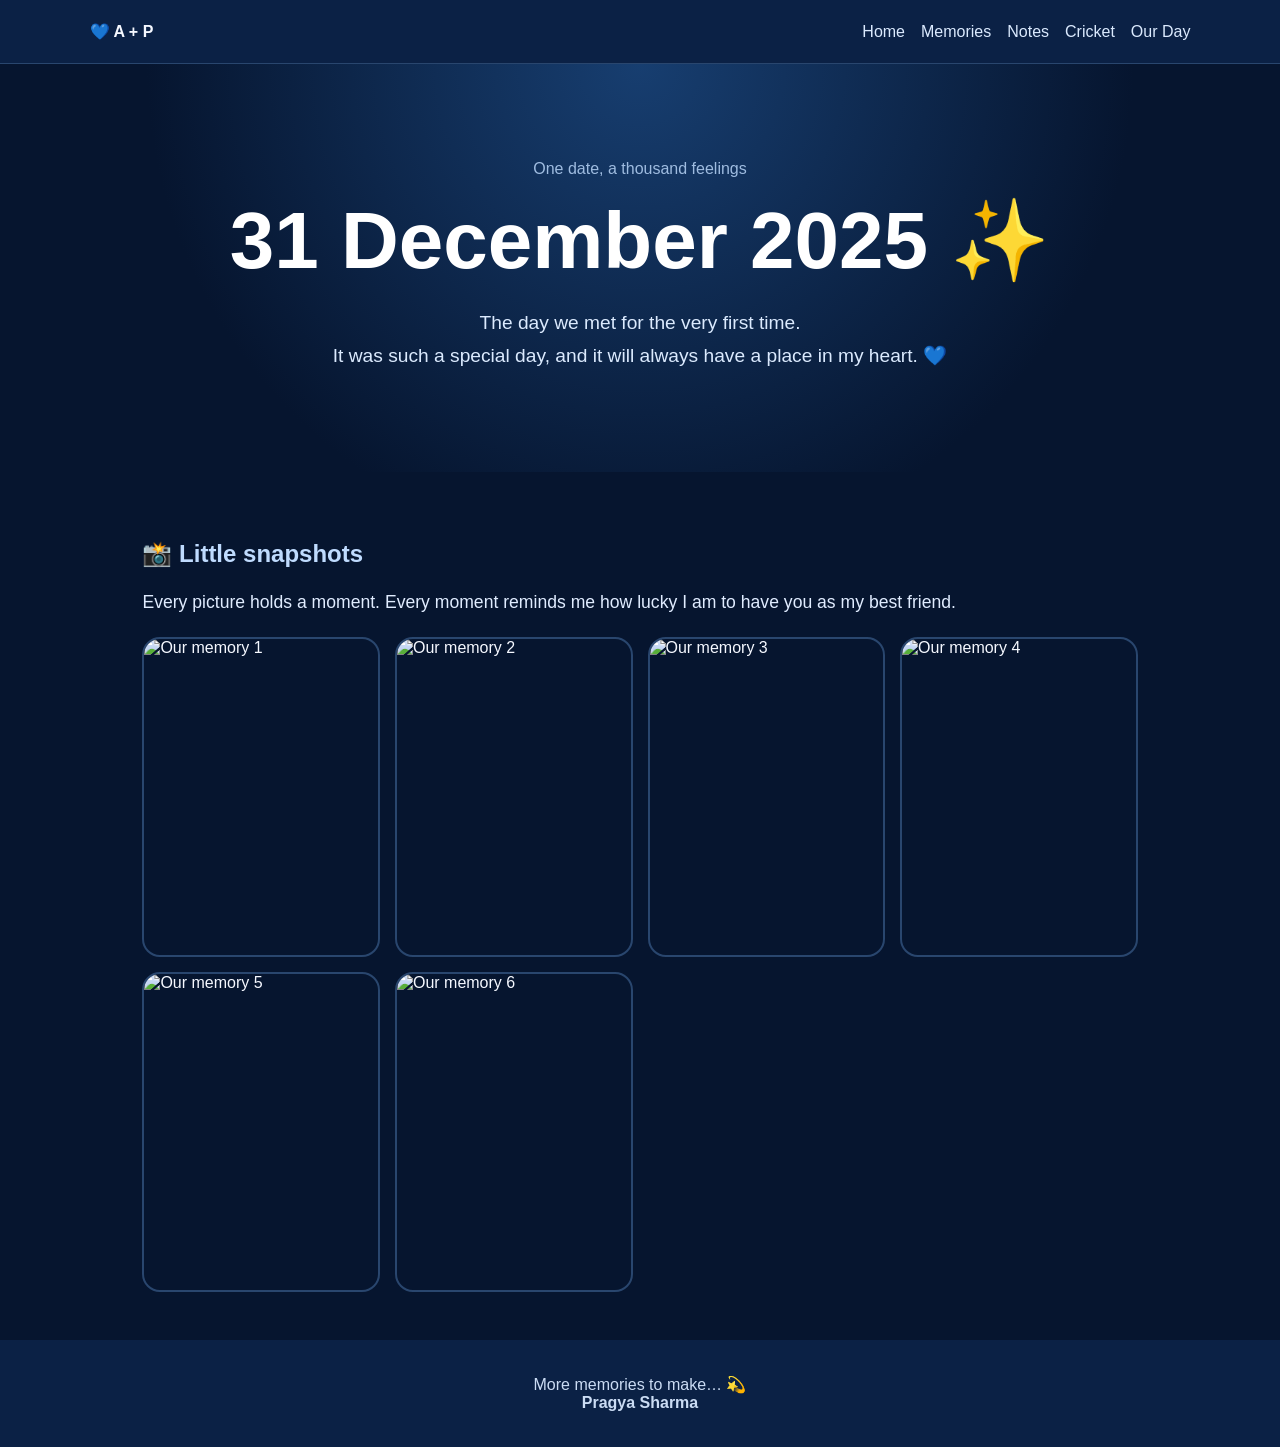
==== memories.html @ 4a116070 "Add files via upload" ====
<!doctype html><html><head><meta charset="utf-8"><meta name="viewport" content="width=device-width"><title>Our Memories 💫</title><link rel="stylesheet" href="style.css"></head><body><header><b>💙 A + P</b><nav><a href="index.html">Home</a><a href="memories.html">Memories</a><a href="notes.html">Notes</a><a href="cricket.html">Cricket</a><a href="anniversary.html">Our Day</a></nav></header><section class="hero"><p class="small">One date, a thousand feelings</p><h1>31 December 2025 ✨</h1><p class="lead">The day we met for the very first time.<br>It was such a special day, and it will always have a place in my heart. 💙</p></section><section class="section"><h2>📸 Little snapshots</h2><p class="note">Every picture holds a moment. Every moment reminds me how lucky I am to have you as my best friend.</p><div class="gallery"><img src="assets/photo1.jpg" alt="Our memory 1"><img src="assets/photo2.jpg" alt="Our memory 2"><img src="assets/photo3.jpg" alt="Our memory 3"><img src="assets/photo4.jpg" alt="Our memory 4"><img src="assets/photo5.jpg" alt="Our memory 5"><img src="assets/photo6.jpg" alt="Our memory 6"></div></section><footer>More memories to make… 💫<br><b>Pragya Sharma</b></footer></body></html>
---- style.css ----
*{box-sizing:border-box}body{margin:0;font-family:Arial,sans-serif;background:#06152f;color:#f5f8ff}header{padding:22px 7%;display:flex;justify-content:space-between;align-items:center;background:#0b2145;position:sticky;top:0;z-index:5;border-bottom:1px solid #29466e}a{color:#dbeafe;text-decoration:none}nav{display:flex;gap:16px;flex-wrap:wrap}nav a:hover{color:#7dd3fc}.hero{padding:80px 8%;text-align:center;background:radial-gradient(circle at top,#173e70,#06152f 65%)}h1{font-size:clamp(2.5rem,7vw,5rem);margin:12px 0;color:white}h2{color:#bfdbfe}.lead{font-size:1.2rem;color:#dbeafe;line-height:1.7}.btn{display:inline-block;background:#dbeafe;color:#082044;padding:13px 22px;border-radius:30px;margin:10px;font-weight:bold}.section{padding:48px 8%;max-width:1200px;margin:auto}.cards{display:grid;grid-template-columns:repeat(auto-fit,minmax(220px,1fr));gap:18px}.card{background:#10294c;border:1px solid #29466e;border-radius:20px;padding:24px}.gallery{display:grid;grid-template-columns:repeat(auto-fit,minmax(190px,1fr));gap:15px}.gallery img{width:100%;height:320px;object-fit:cover;border-radius:18px;border:2px solid #29466e}.note{font-size:1.1rem;line-height:1.8;color:#e0ecff}footer{text-align:center;padding:35px;background:#0b2145;color:#cbdcf4}.small{color:#9fbce0}.emoji{font-size:2rem}button{border:0;cursor:pointer}
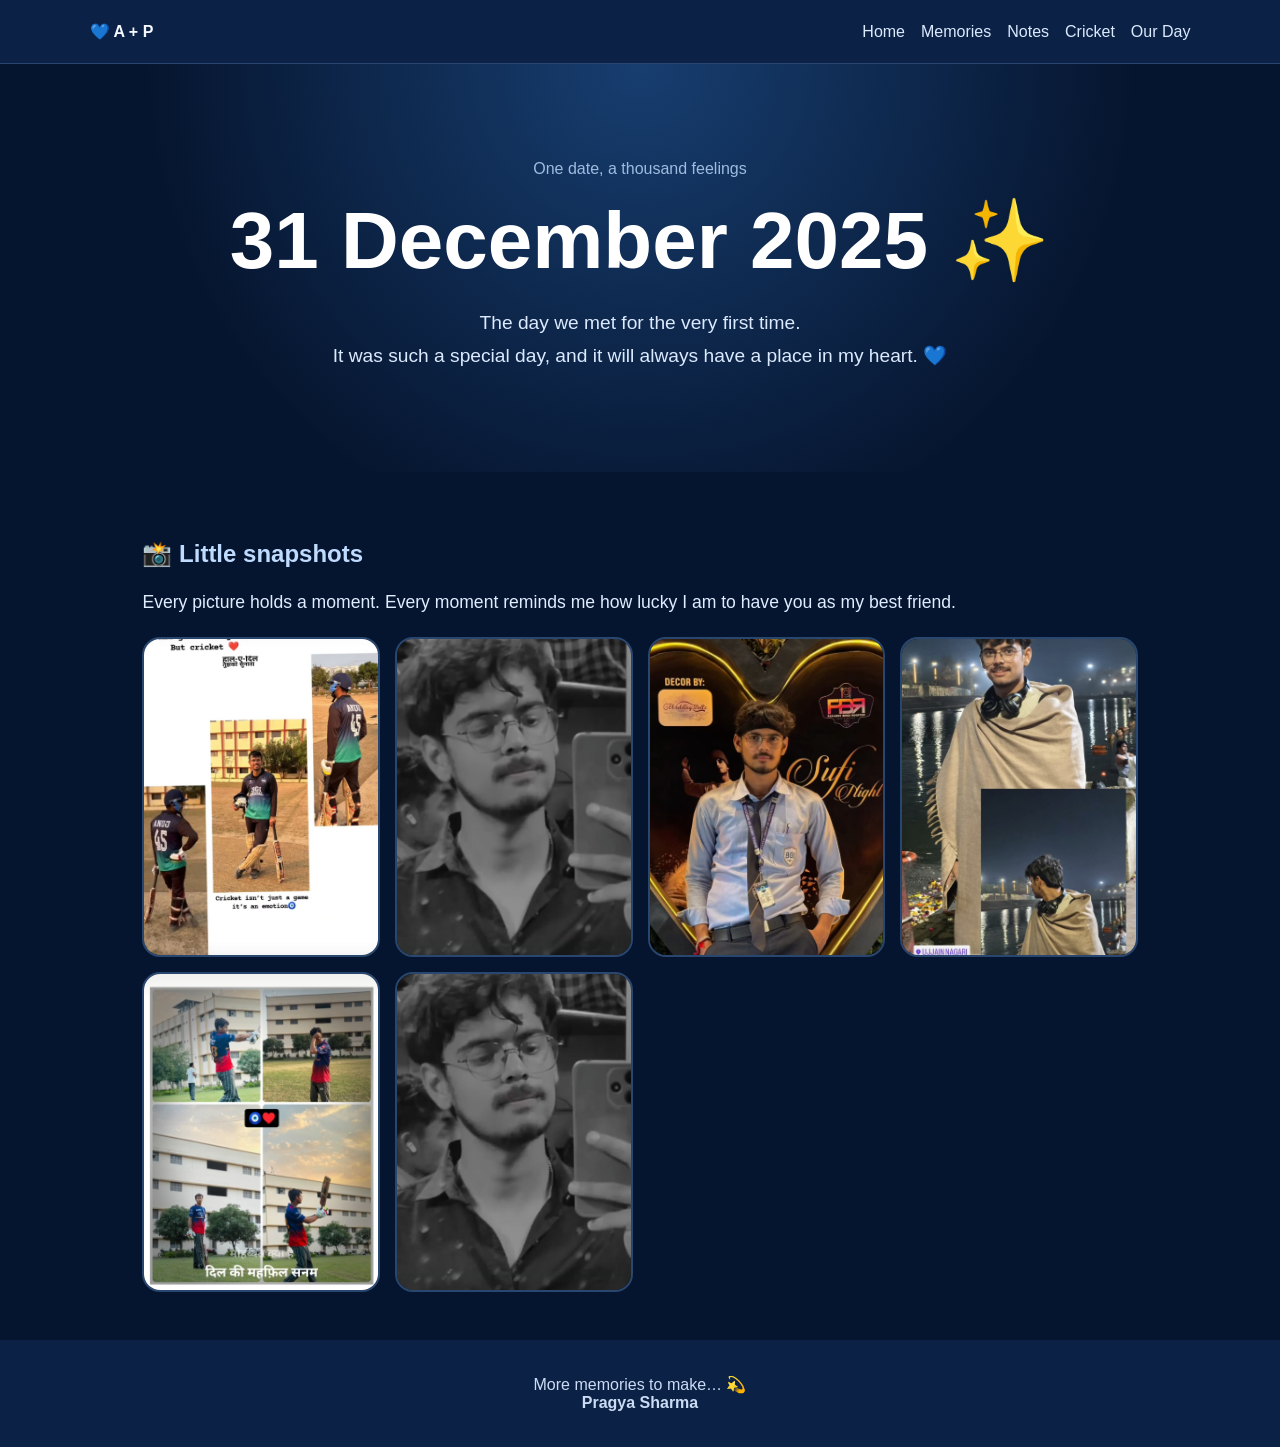
==== commit 49e156a0: "Fix image paths in memories.html Updated image source paths in the gallery section." ====
--- a/memories.html
+++ b/memories.html
@@ -1 +1 @@
-<!doctype html><html><head><meta charset="utf-8"><meta name="viewport" content="width=device-width"><title>Our Memories 💫</title><link rel="stylesheet" href="style.css"></head><body><header><b>💙 A + P</b><nav><a href="index.html">Home</a><a href="memories.html">Memories</a><a href="notes.html">Notes</a><a href="cricket.html">Cricket</a><a href="anniversary.html">Our Day</a></nav></header><section class="hero"><p class="small">One date, a thousand feelings</p><h1>31 December 2025 ✨</h1><p class="lead">The day we met for the very first time.<br>It was such a special day, and it will always have a place in my heart. 💙</p></section><section class="section"><h2>📸 Little snapshots</h2><p class="note">Every picture holds a moment. Every moment reminds me how lucky I am to have you as my best friend.</p><div class="gallery"><img src="assets/photo1.jpg" alt="Our memory 1"><img src="assets/photo2.jpg" alt="Our memory 2"><img src="assets/photo3.jpg" alt="Our memory 3"><img src="assets/photo4.jpg" alt="Our memory 4"><img src="assets/photo5.jpg" alt="Our memory 5"><img src="assets/photo6.jpg" alt="Our memory 6"></div></section><footer>More memories to make… 💫<br><b>Pragya Sharma</b></footer></body></html>+<!doctype html><html><head><meta charset="utf-8"><meta name="viewport" content="width=device-width"><title>Our Memories 💫</title><link rel="stylesheet" href="style.css"></head><body><header><b>💙 A + P</b><nav><a href="index.html">Home</a><a href="memories.html">Memories</a><a href="notes.html">Notes</a><a href="cricket.html">Cricket</a><a href="anniversary.html">Our Day</a></nav></header><section class="hero"><p class="small">One date, a thousand feelings</p><h1>31 December 2025 ✨</h1><p class="lead">The day we met for the very first time.<br>It was such a special day, and it will always have a place in my heart. 💙</p></section><section class="section"><h2>📸 Little snapshots</h2><p class="note">Every picture holds a moment. Every moment reminds me how lucky I am to have you as my best friend.</p><div class="gallery"><img src="photo1.jpg" alt="Our memory 1"><img src="photo2.jpg" alt="Our memory 2"><img src="photo3.jpg" alt="Our memory 3"><img src="photo4.jpg" alt="Our memory 4"><img src="photo5.jpg" alt="Our memory 5"><img src="photo6.jpg" alt="Our memory 6"></div></section><footer>More memories to make… 💫<br><b>Pragya Sharma</b></footer></body></html>
